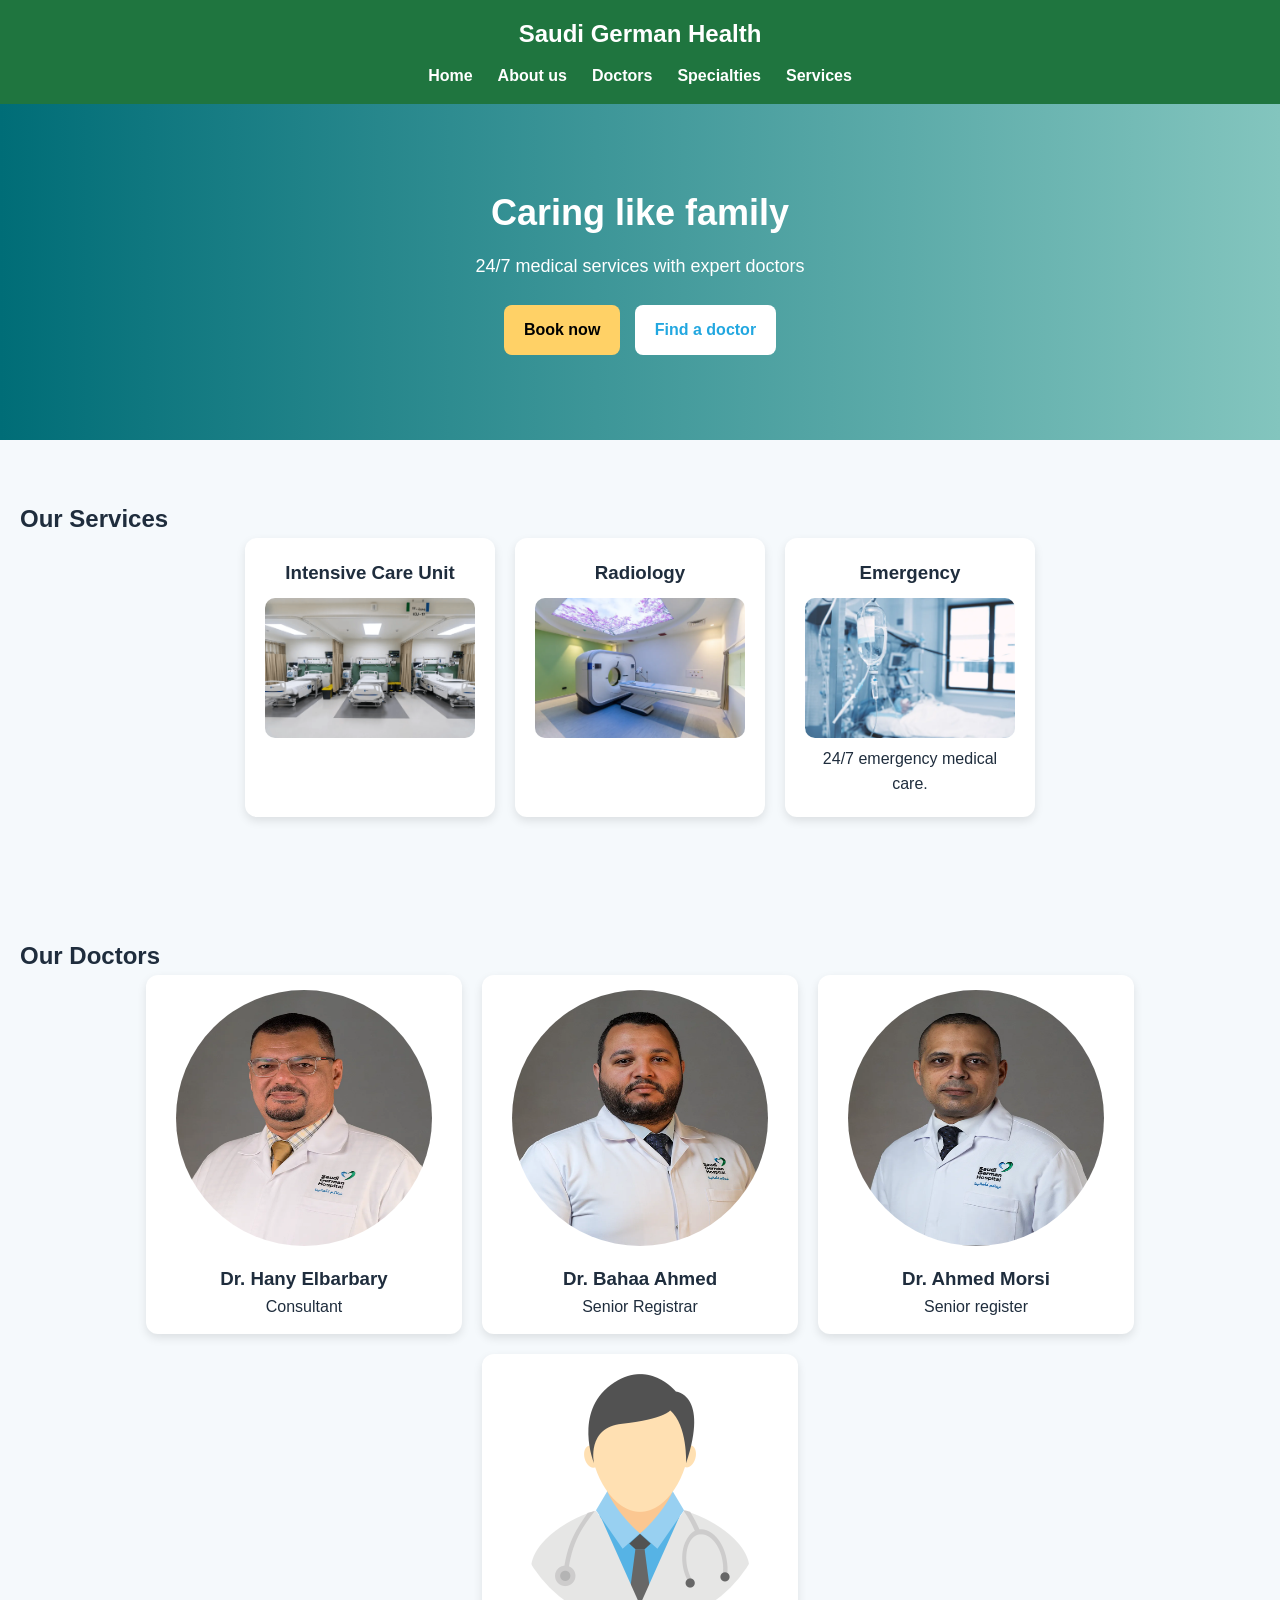
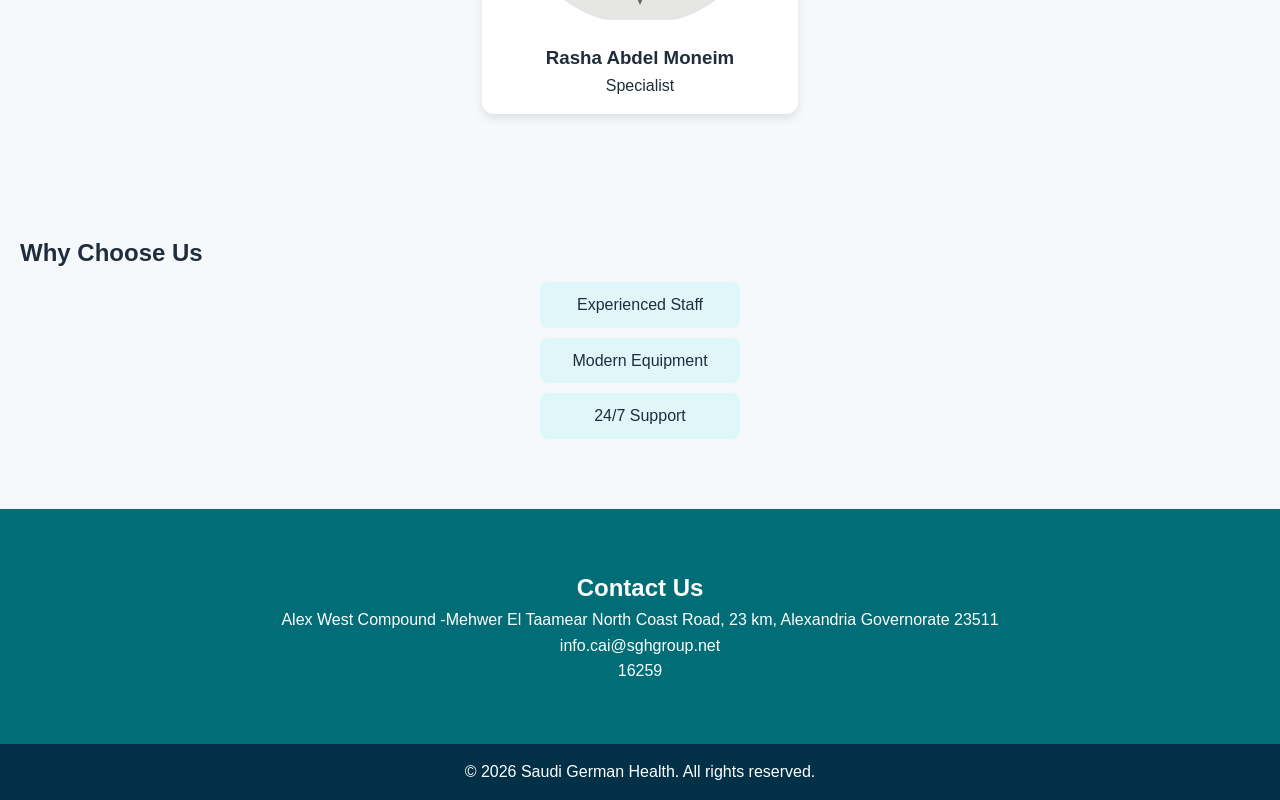
==== index.html @ ba902941 "Add files via upload" ====
<!DOCTYPE html>
<html>
    <head>
        <meta charset="utf-8">
        <link rel="stylesheet" href="style/style.css">
        <link rel="icon" type="image/png" href="imgs/logo.jpg">
        <title>Saudi German Health</title>
    </head>
    <body>
        <header>
            <nav>
                <h1>Saudi German Health</h1>
                <ul class="navbar">
                    <li><a href="#">Home</a></li>
                    <li><a href="#">About us</a></li>
                    <li><a href="#">Doctors</a></li>
                    <li><a href="#">Specialties</a></li>
                    <li><a href="#">Services</a></li>
                </ul>
            </nav>
        </header>
        <main>
            <section class="hero">
                <h2>Caring like family</h2>
                <p>24/7 medical services with expert doctors</p>
                <a href="#" class="btnBook">
                    Book now
                </a>
                <a href="#" class="btnFindDoctors">
                    Find a doctor
                </a>
            </section>
            <section class="services">
                <h2>Our Services</h2>
                <div class="servicesList">
                    <article class="service">
                        <h3>Intensive Care Unit</h3>
                        <img src="imgs/care_unit.png" alt="Intensive Care Unit">
                    </article>

                    <article class="service">
                        <h3>Radiology</h3>
                        <img src="imgs/radiology.png" alt="Radiology">
                    </article>

                    <article class="service">
                        <h3>Emergency</h3>
                        <img src="imgs/emergency.png" alt="Emergency">
                        <p>24/7 emergency medical care.</p>
                    </article>
                </div>
            </section>
            <section class="doctors">
                <h2>Our Doctors</h2>
                <div class="doctor-list">
                    <article>
                        <img src="imgs/Hany Elbarbary.webp" alt="DoctorHany" width="256" height="256">
                        <h3>Dr. Hany Elbarbary</h3>
                        <p>Consultant</p>
                    </article>
                    <article>   
                        <img src="imgs/Bahaa Ahmed.webp" alt="DoctorBahaa" width="256" height="256">
                        <h3>Dr. Bahaa Ahmed</h3>
                        <p>Senior Registrar</p>
                    </article>
                    <article>
                        <img src="imgs/Ahmed Morsi.webp" alt="DoctorAhmed" width="256" height="256">
                        <h3>Dr. Ahmed Morsi</h3>
                        <p>Senior register</p>
                    </article>
                    <article>
                     <img src="imgs/doctorBlank.png" alt="DoctorRasha" width="256" height="256">   
                     <h3>Rasha Abdel Moneim</h3>
                     <p>Specialist</p>
                    </article>
                </div>
            </section>
            <section class="why-us">
                <h2>Why Choose Us</h2>
                <ul>
                    <li>Experienced Staff</li>
                    <li>Modern Equipment</li>
                    <li>24/7 Support</li>
                </ul>
            </section>
            <section class="contact">
                <h2>Contact Us</h2>
                <p>Alex West Compound -Mehwer El Taamear North Coast Road, 23 km, Alexandria Governorate 23511</p>
                <p>info.cai@sghgroup.net</p>
                <p>16259</p>
            </section>
        </main>
        <footer>
            <p>&copy; 2026 Saudi German Health. All rights reserved.</p>
        </footer>
    </body>
</html>
---- style/style.css ----
* {
    margin: 0;
    padding: 0;
    box-sizing: border-box;
    font-family: Arial, sans-serif;
}

body {
    background-color: #f5f9fc;
    color: #1f2d3d;
    line-height: 1.6;
}

.container {
    width: 90%;
    max-width: 1200px;
    margin: auto;
}

header {
    background-color: #1f753f;
    color: white;
    padding: 15px 0;
}

header h1 {
    text-align: center;
    margin-bottom: 10px;
}

.navbar {
    list-style: none;
    display: flex;
    justify-content: center;
    gap: 25px;
}

.navbar li a {
    text-decoration: none;
    color: white;
    font-weight: bold;
    transition: 0.3s;
}

.navbar li a:hover {
    color: #ffd166;
}

.hero {
    text-align: center;
    padding: 80px 20px;
    background: linear-gradient(to right, #006d77, #83c5be);
    color: white;
}

.hero h2 {
    font-size: 36px;
    margin-bottom: 10px;
}

.hero p {
    margin-bottom: 20px;
    font-size: 18px;
}

.btnBook,
.btnFindDoctors {
    display: inline-block;
    padding: 12px 20px;
    margin: 5px;
    border-radius: 8px;
    text-decoration: none;
    font-weight: bold;
    transition: 0.3s;
}

.btnBook {
    background-color: #ffd166;
    color: #000;
}

.btnBook:hover {
    background-color: #ffb703;
}

.btnFindDoctors {
    background-color: white;
    color: #22a7e0;
}

.btnFindDoctors:hover {
    background-color: #e0f7fa;
}

section {
    padding: 60px 20px;
}

.servicesList {
    display: flex;
    gap: 20px;
    justify-content: center;
    flex-wrap: wrap;
}

.service {
    background: white;
    padding: 20px;
    border-radius: 12px;
    width: 250px;
    text-align: center;
    box-shadow: 0 4px 10px rgba(0,0,0,0.1);
    transition: 0.3s;
}

.service:hover {
    transform: translateY(-5px);
}

.service img {
    width: 100%;
    border-radius: 10px;
    margin-top: 10px;
}

.doctor-list {
    display: flex;
    flex-wrap: wrap;
    justify-content: center;
    gap: 20px;
}

.doctor-list article {
    background: white;
    padding: 15px;
    border-radius: 12px;
    width: 316px;
    text-align: center;
    box-shadow: 0 4px 10px rgba(0,0,0,0.1);
    transition: 0.3s;
}

.doctor-list article:hover {
    transform: scale(1.05);
}

.doctor-list img {
    border-radius: 50%;
    margin-bottom: 10px;
}

.why-us ul {
    list-style: none;
    text-align: center;
}

.why-us li {
    background: #e0f7fa;
    margin: 10px auto;
    padding: 10px;
    width: 200px;
    border-radius: 8px;
}

.contact {
    background-color: #006d77;
    color: white;
    text-align: center;
}

footer {
    background-color: #023047;
    color: white;
    text-align: center;
    padding: 15px;
}
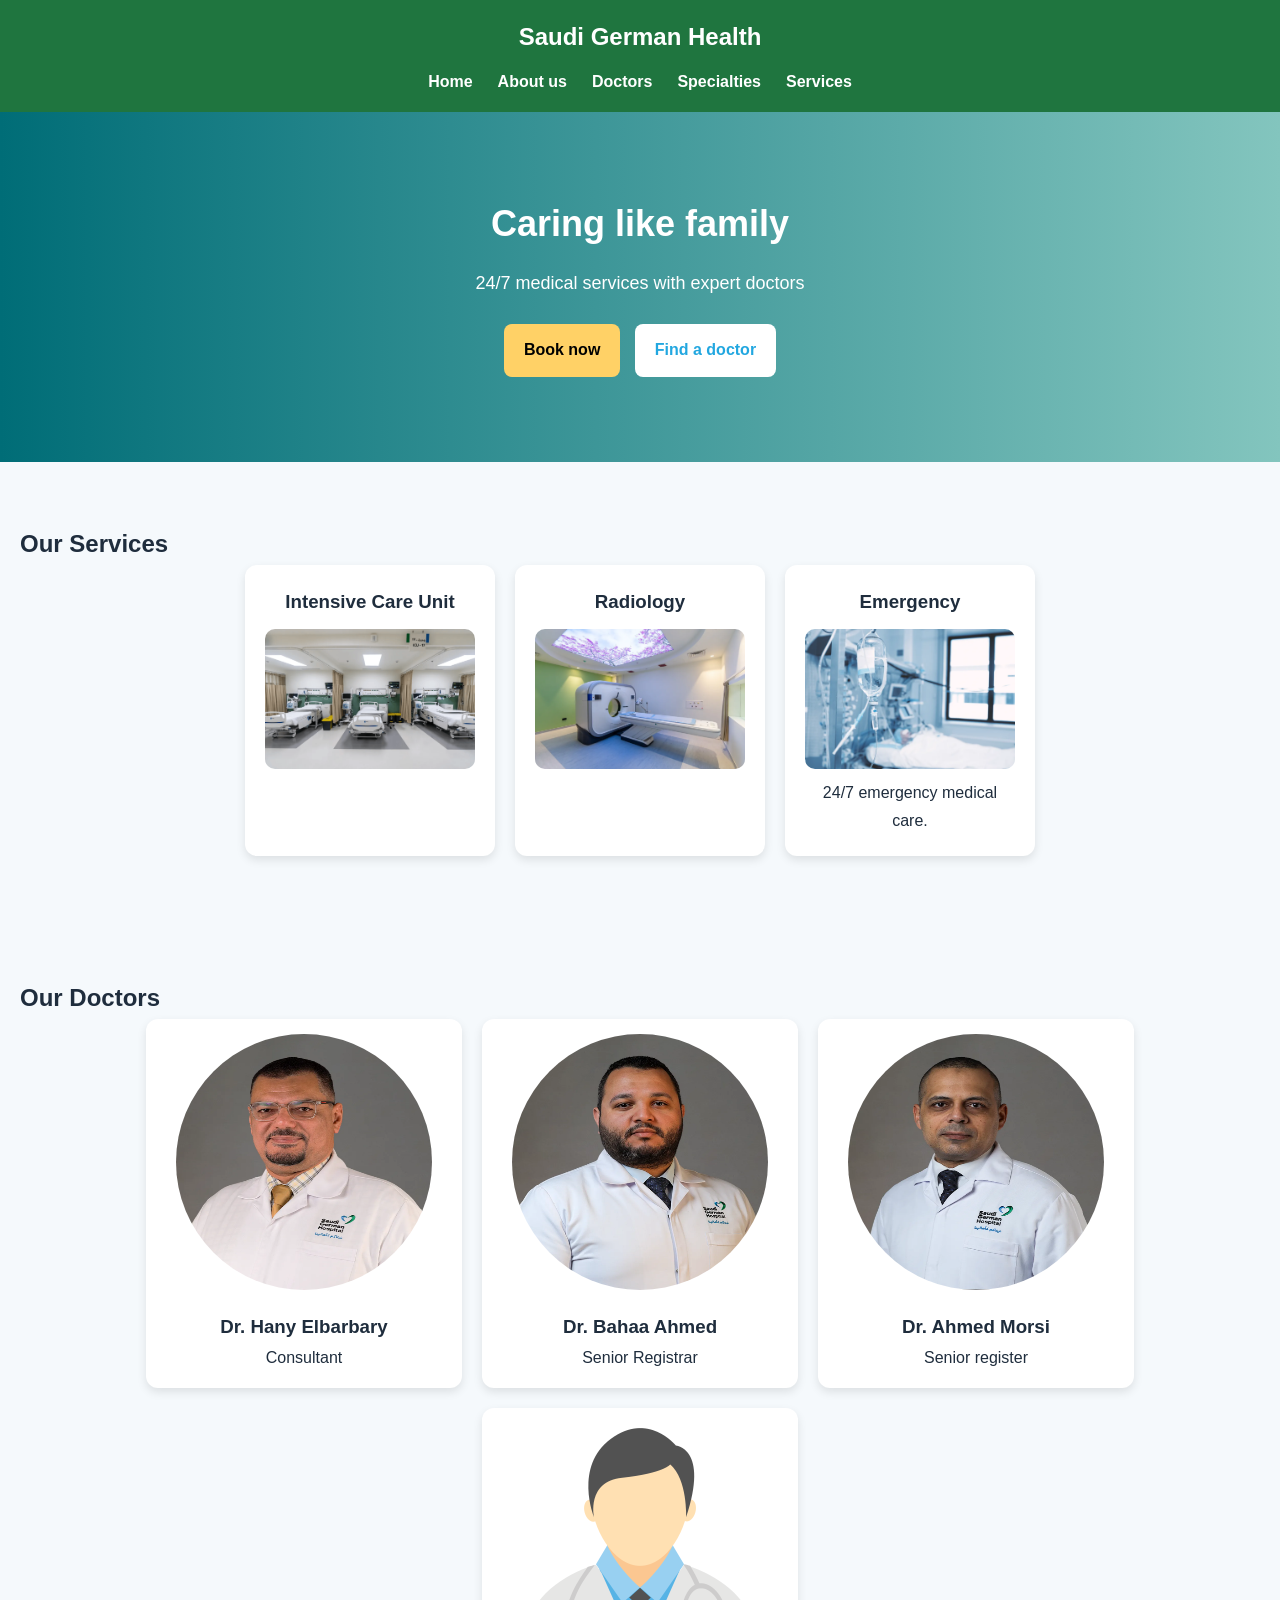
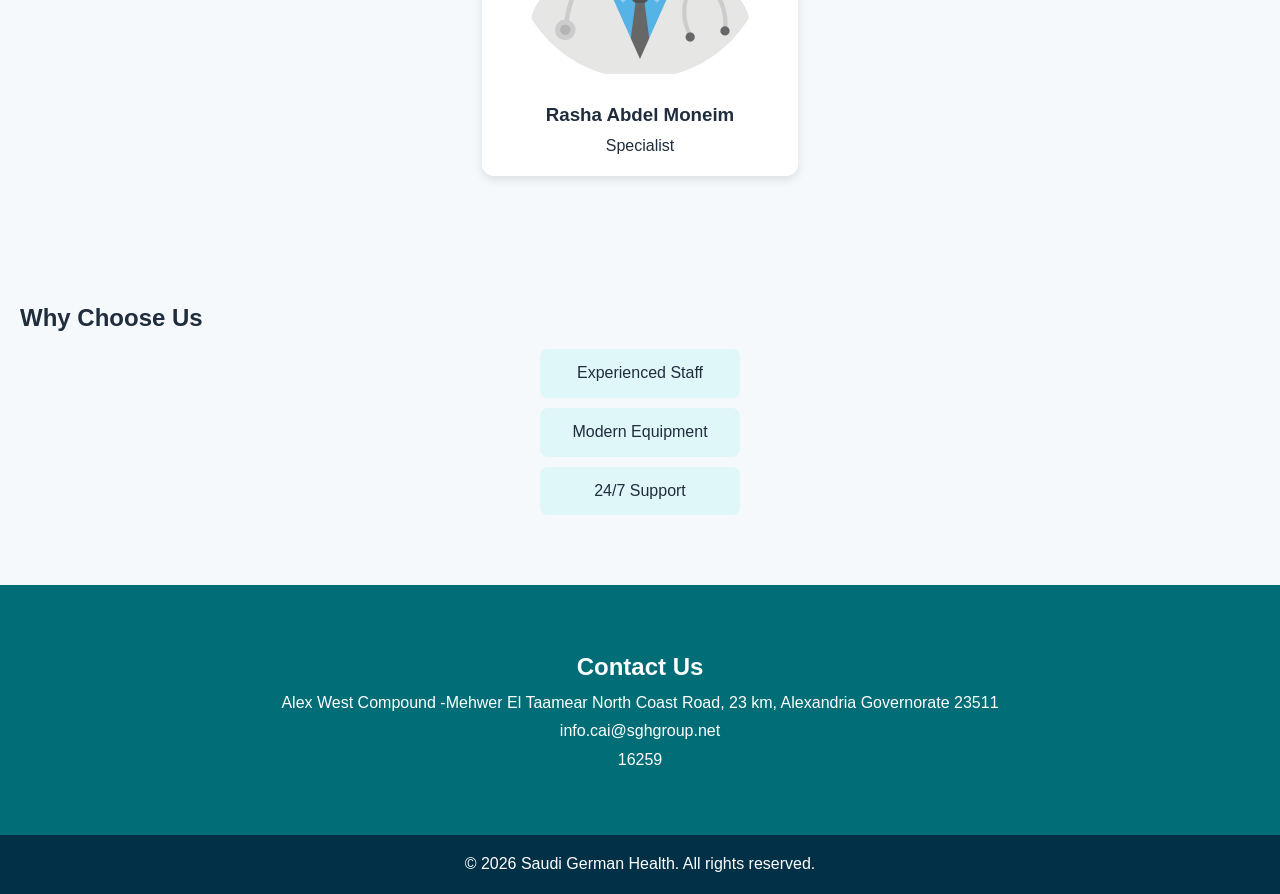
==== commit 09c5e598: "new file:   about-contact.html 	modified:   index.html 	new file:   services.html 	new file:   speci" ====
--- a/index.html
+++ b/index.html
@@ -11,11 +11,11 @@
             <nav>
                 <h1>Saudi German Health</h1>
                 <ul class="navbar">
-                    <li><a href="#">Home</a></li>
-                    <li><a href="#">About us</a></li>
+                    <li><a href="index.html">Home</a></li>
+                    <li><a href="about-contact.html">About us</a></li>
                     <li><a href="#">Doctors</a></li>
-                    <li><a href="#">Specialties</a></li>
-                    <li><a href="#">Services</a></li>
+                    <li><a href="specialist.html">Specialties</a></li>
+                    <li><a href="services.html">Services</a></li>
                 </ul>
             </nav>
         </header>
--- a/style/style.css
+++ b/style/style.css
@@ -8,7 +8,7 @@
 body {
     background-color: #f5f9fc;
     color: #1f2d3d;
-    line-height: 1.6;
+    line-height: 1.8;
 }
 
 .container {
@@ -173,4 +173,4 @@
     color: white;
     text-align: center;
     padding: 15px;
-}+}
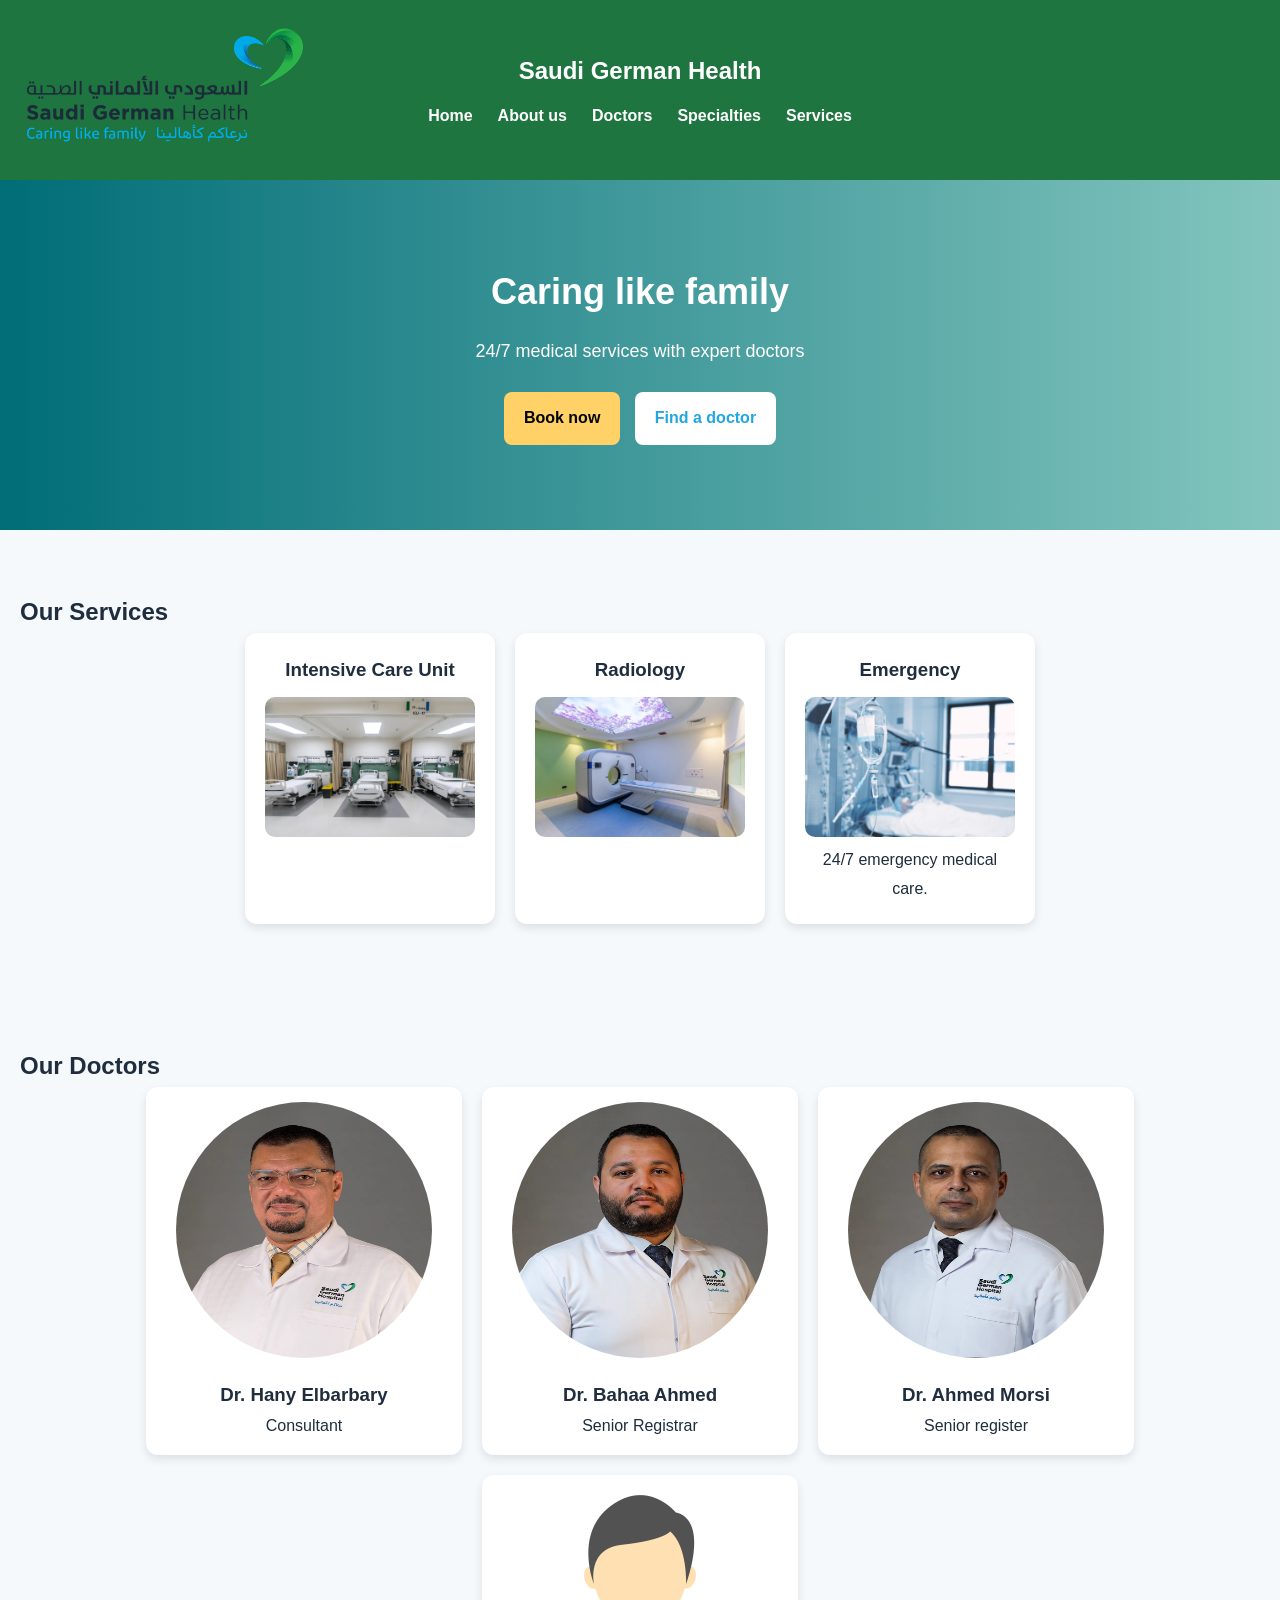
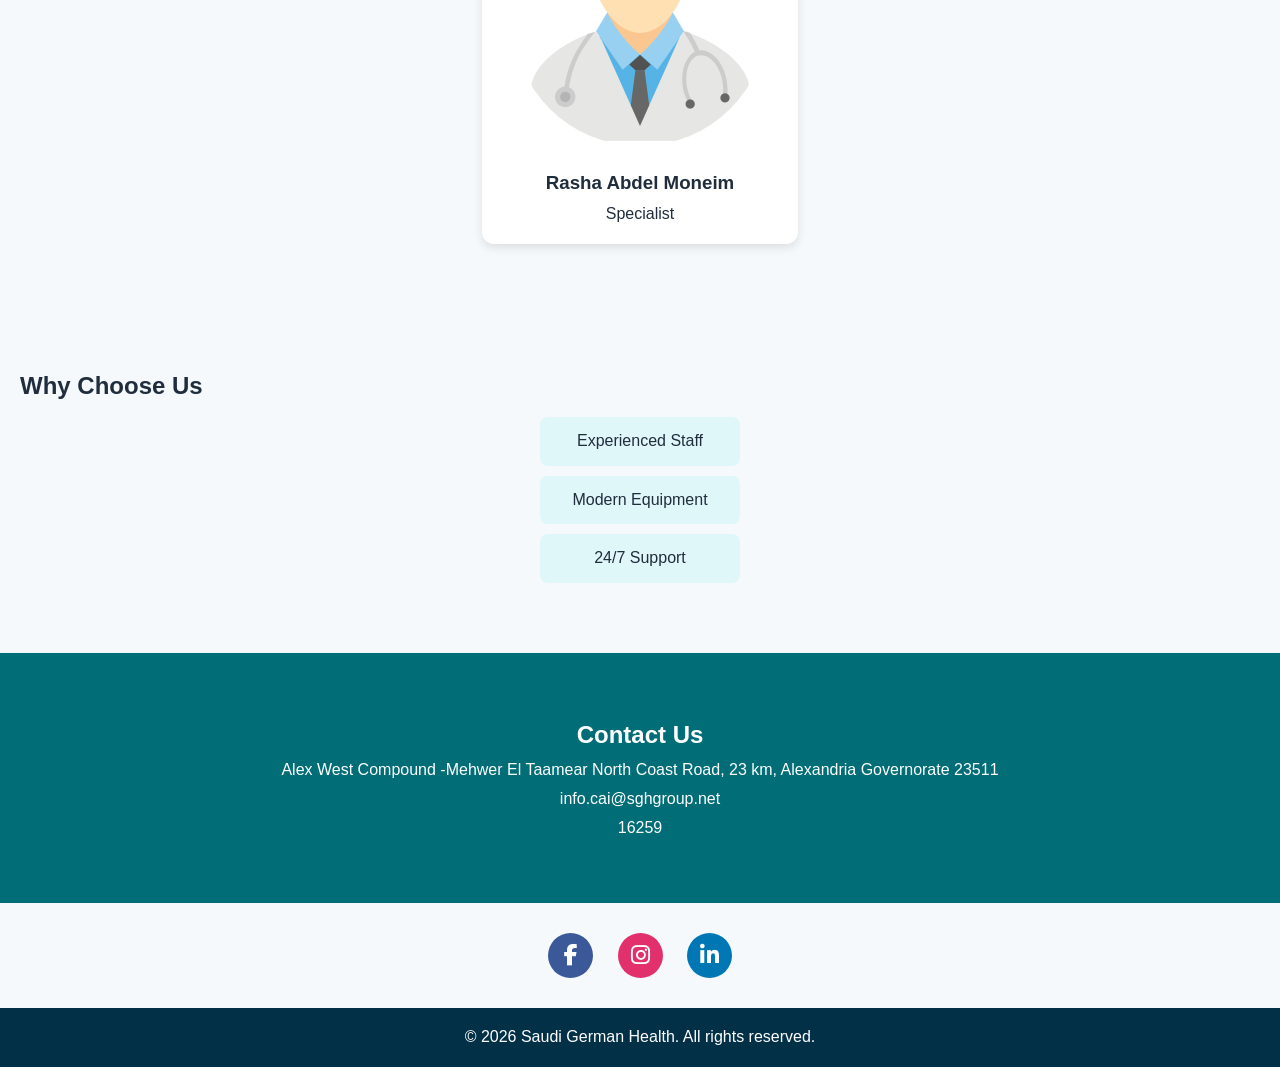
==== commit b085c9df: "modified:   about-contact.html 	new file:   doctors.html 	new file:   imgs/Dental.png 	new file:   i" ====
--- a/index.html
+++ b/index.html
@@ -2,19 +2,24 @@
 <html>
     <head>
         <meta charset="utf-8">
+        <meta name="viewport" content="width=device-width, initial-scale=1.0">
         <link rel="stylesheet" href="style/style.css">
-        <link rel="icon" type="image/png" href="imgs/logo.jpg">
+        <link rel="icon" type="image/png" href="imgs/logo.png">
+        <link rel="stylesheet" href="https://cdnjs.cloudflare.com/ajax/libs/font-awesome/6.5.0/css/all.min.css">
         <title>Saudi German Health</title>
     </head>
     <body>
         <header>
+            <div class="logo">
+            <img src="imgs/saudiGermanHospitalLogo.png" alt="">
+            </div>
             <nav>
                 <h1>Saudi German Health</h1>
                 <ul class="navbar">
                     <li><a href="index.html">Home</a></li>
                     <li><a href="about-contact.html">About us</a></li>
-                    <li><a href="#">Doctors</a></li>
-                    <li><a href="specialist.html">Specialties</a></li>
+                    <li><a href="doctors.html">Doctors</a></li>
+                    <li><a href="specialties.html">Specialties</a></li>
                     <li><a href="services.html">Services</a></li>
                 </ul>
             </nav>
@@ -26,7 +31,7 @@
                 <a href="#" class="btnBook">
                     Book now
                 </a>
-                <a href="#" class="btnFindDoctors">
+                <a href="doctors.html" class="btnFindDoctors">
                     Find a doctor
                 </a>
             </section>
@@ -83,12 +88,28 @@
                     <li>24/7 Support</li>
                 </ul>
             </section>
-            <section class="contact">
+            <section class="contacts">
                 <h2>Contact Us</h2>
                 <p>Alex West Compound -Mehwer El Taamear North Coast Road, 23 km, Alexandria Governorate 23511</p>
                 <p>info.cai@sghgroup.net</p>
                 <p>16259</p>
             </section>
+
+            <div class="social-buttons">
+                <a href="https://www.facebook.com/SaudiGermanHealth" target="_blank">
+                    <i class="fab fa-facebook-f"></i>
+                </a>
+
+                <a href="https://www.instagram.com/sgh.group/" target="_blank">
+                    <i class="fab fa-instagram"></i>
+                </a>
+
+                <a href="https://www.linkedin.com/company/saudi-german-hospitals-group/" target="_blank">
+                    <i class="fab fa-linkedin-in"></i>
+                </a>
+
+            </div>
+
         </main>
         <footer>
             <p>&copy; 2026 Saudi German Health. All rights reserved.</p>
--- a/style/style.css
+++ b/style/style.css
@@ -18,17 +18,32 @@
 }
 
 header {
+    display: flex;
+    align-items: center;
+    gap: 20px;
     background-color: #1f753f;
     color: white;
-    padding: 15px 0;
+    padding: 10px 20px;
 }
 
 header h1 {
     text-align: center;
     margin-bottom: 10px;
 }
-
+.logo {
+    margin-left: a;
+}
+.logo img {
+    width: auto;
+    height: 150px;
+}
+header nav {
+    position: absolute;
+    left: 50%;
+    transform: translateX(-50%);
+}
 .navbar {
+    left: 50%;
     list-style: none;
     display: flex;
     justify-content: center;
@@ -162,10 +177,38 @@
     border-radius: 8px;
 }
 
-.contact {
+.contacts {
     background-color: #006d77;
     color: white;
     text-align: center;
+}
+.social-buttons {
+    text-align: center;
+    margin: 20px;
+}
+
+.social-buttons a {
+    display: inline-block;
+    margin: 10px;
+    font-size: 22px;
+    width: 45px;
+    height: 45px;
+    line-height: 45px;
+    border-radius: 50%;
+    color: white;
+    text-align: center;
+}
+
+.social-buttons a:nth-child(1) {
+    background: #3b5998; /* Facebook */
+}
+
+.social-buttons a:nth-child(2) {
+    background: #e1306c; /* Instagram */
+}
+
+.social-buttons a:nth-child(3) {
+    background: #0077b5; /* LinkedIn */
 }
 
 footer {
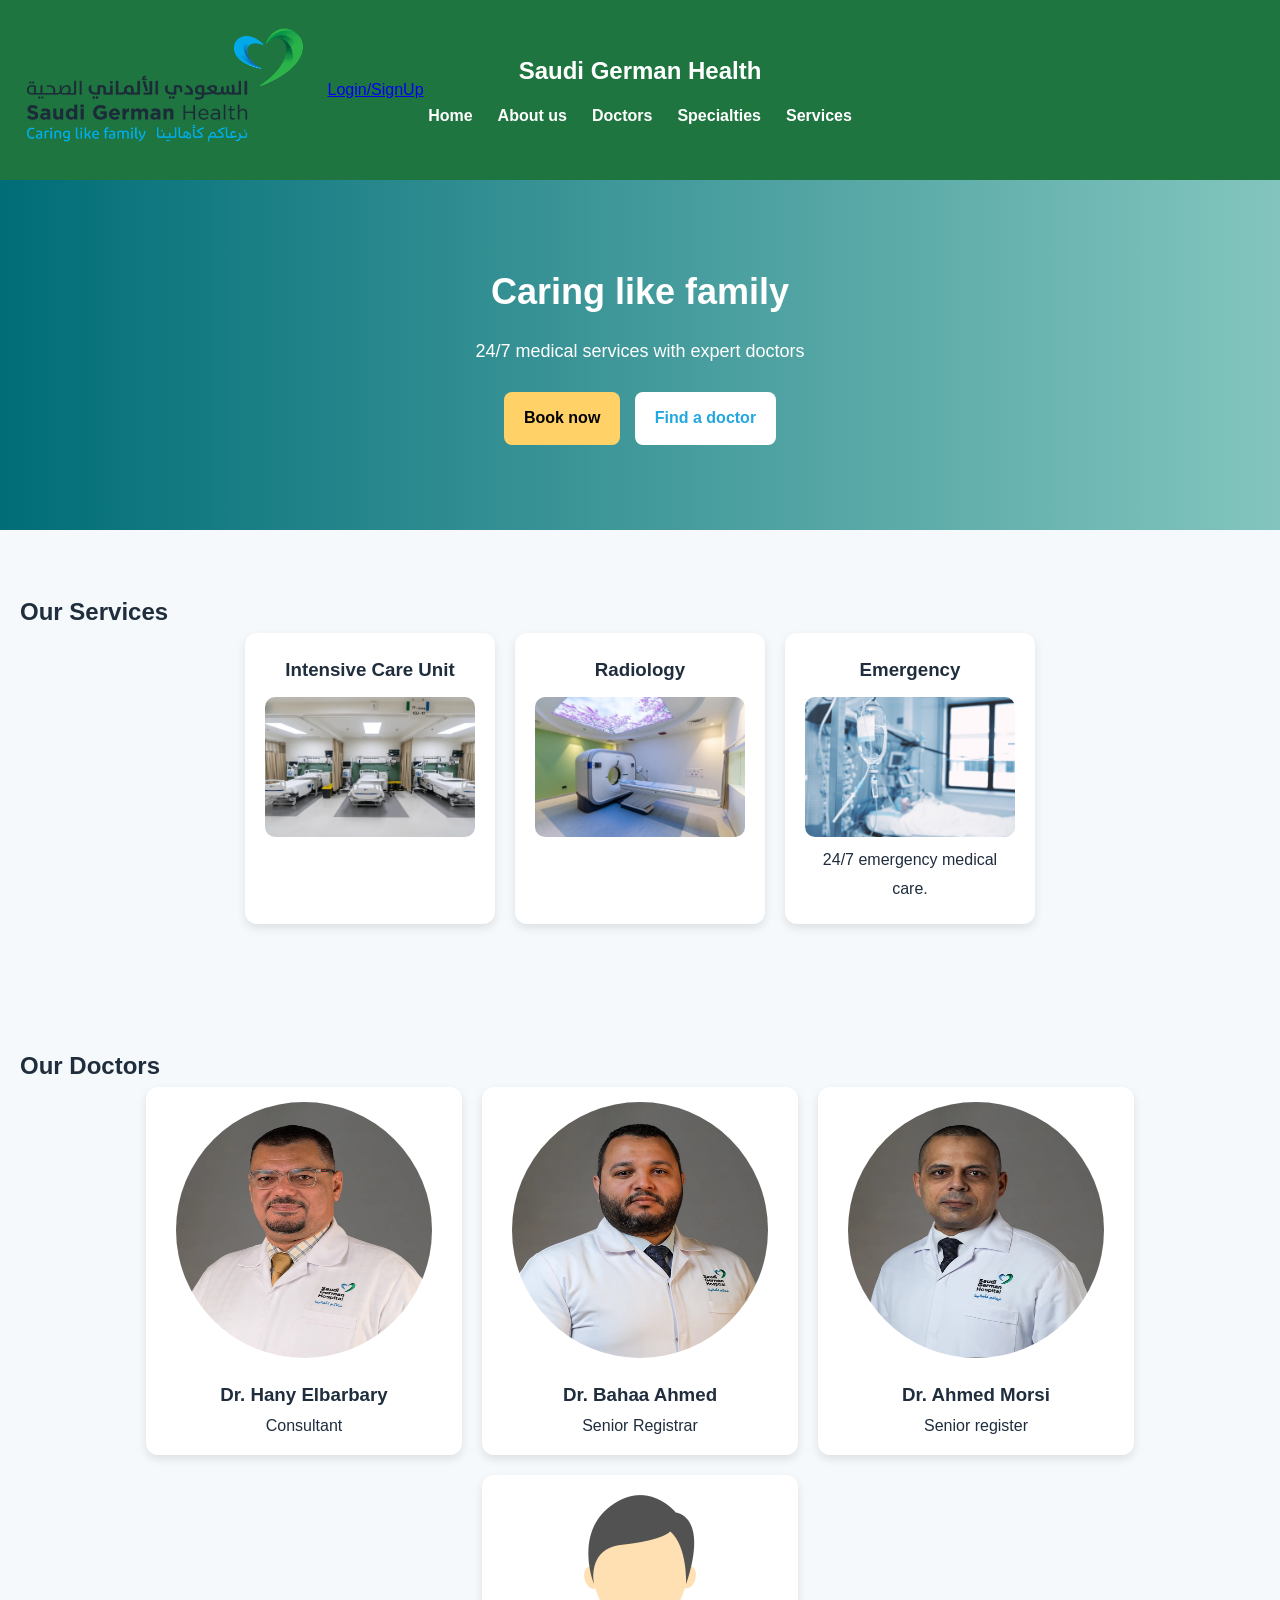
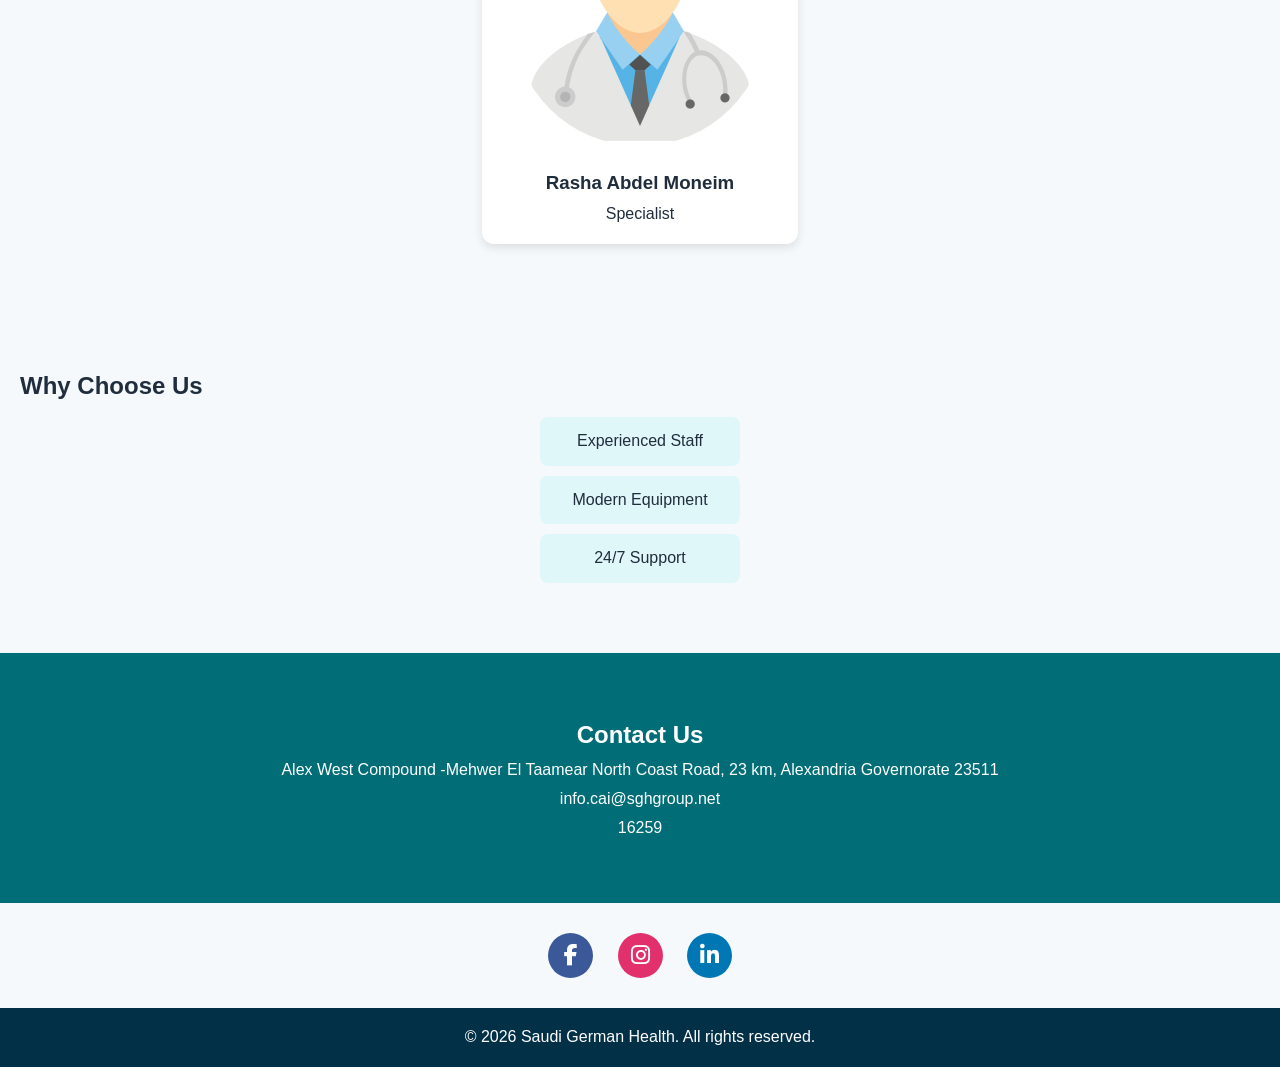
==== commit e213a738: "renamed:    imgs/Pulmonology.png -> imgs/12723198221707648179.png 	modified:   index.html 	new file:" ====
--- a/index.html
+++ b/index.html
@@ -23,6 +23,7 @@
                     <li><a href="services.html">Services</a></li>
                 </ul>
             </nav>
+            <a href="login.html">Login/SignUp</a>
         </header>
         <main>
             <section class="hero">
--- a/style/style.css
+++ b/style/style.css
@@ -217,3 +217,76 @@
     text-align: center;
     padding: 15px;
 }
+.auth-section {
+    display: flex;
+    justify-content: center;
+    align-items: center;
+    min-height: 80vh;
+}
+
+
+.auth-container {
+    background: white;
+    padding: 30px;
+    border-radius: 15px;
+    width: 350px;
+    box-shadow: 0 6px 20px rgba(0,0,0,0.1);
+    text-align: center;
+}
+
+.auth-toggle {
+    display: flex;
+    margin-bottom: 20px;
+}
+
+.auth-toggle button {
+    flex: 1;
+    padding: 10px;
+    border: none;
+    cursor: pointer;
+    background: #e0f7fa;
+    font-weight: bold;
+    transition: 0.3s;
+}
+
+.auth-toggle .active {
+    background: #00772e;
+    color: white;
+}
+
+.auth-form {
+    display: none;
+    flex-direction: column;
+}
+
+.auth-form.active {
+    display: flex;
+}
+
+.auth-form input {
+    margin: 10px 0;
+    padding: 12px;
+    border-radius: 8px;
+    border: 1px solid #ccc;
+    outline: none;
+    transition: 0.3s;
+}
+
+.auth-form input:focus {
+    border-color: #22a7e0;
+}
+
+.auth-btn {
+    margin-top: 15px;
+    padding: 12px;
+    border: none;
+    border-radius: 8px;
+    background: #ffd166;
+    font-weight: bold;
+    cursor: pointer;
+    transition: 0.3s;
+}
+
+.auth-btn:hover {
+    background: #ffb703;
+}
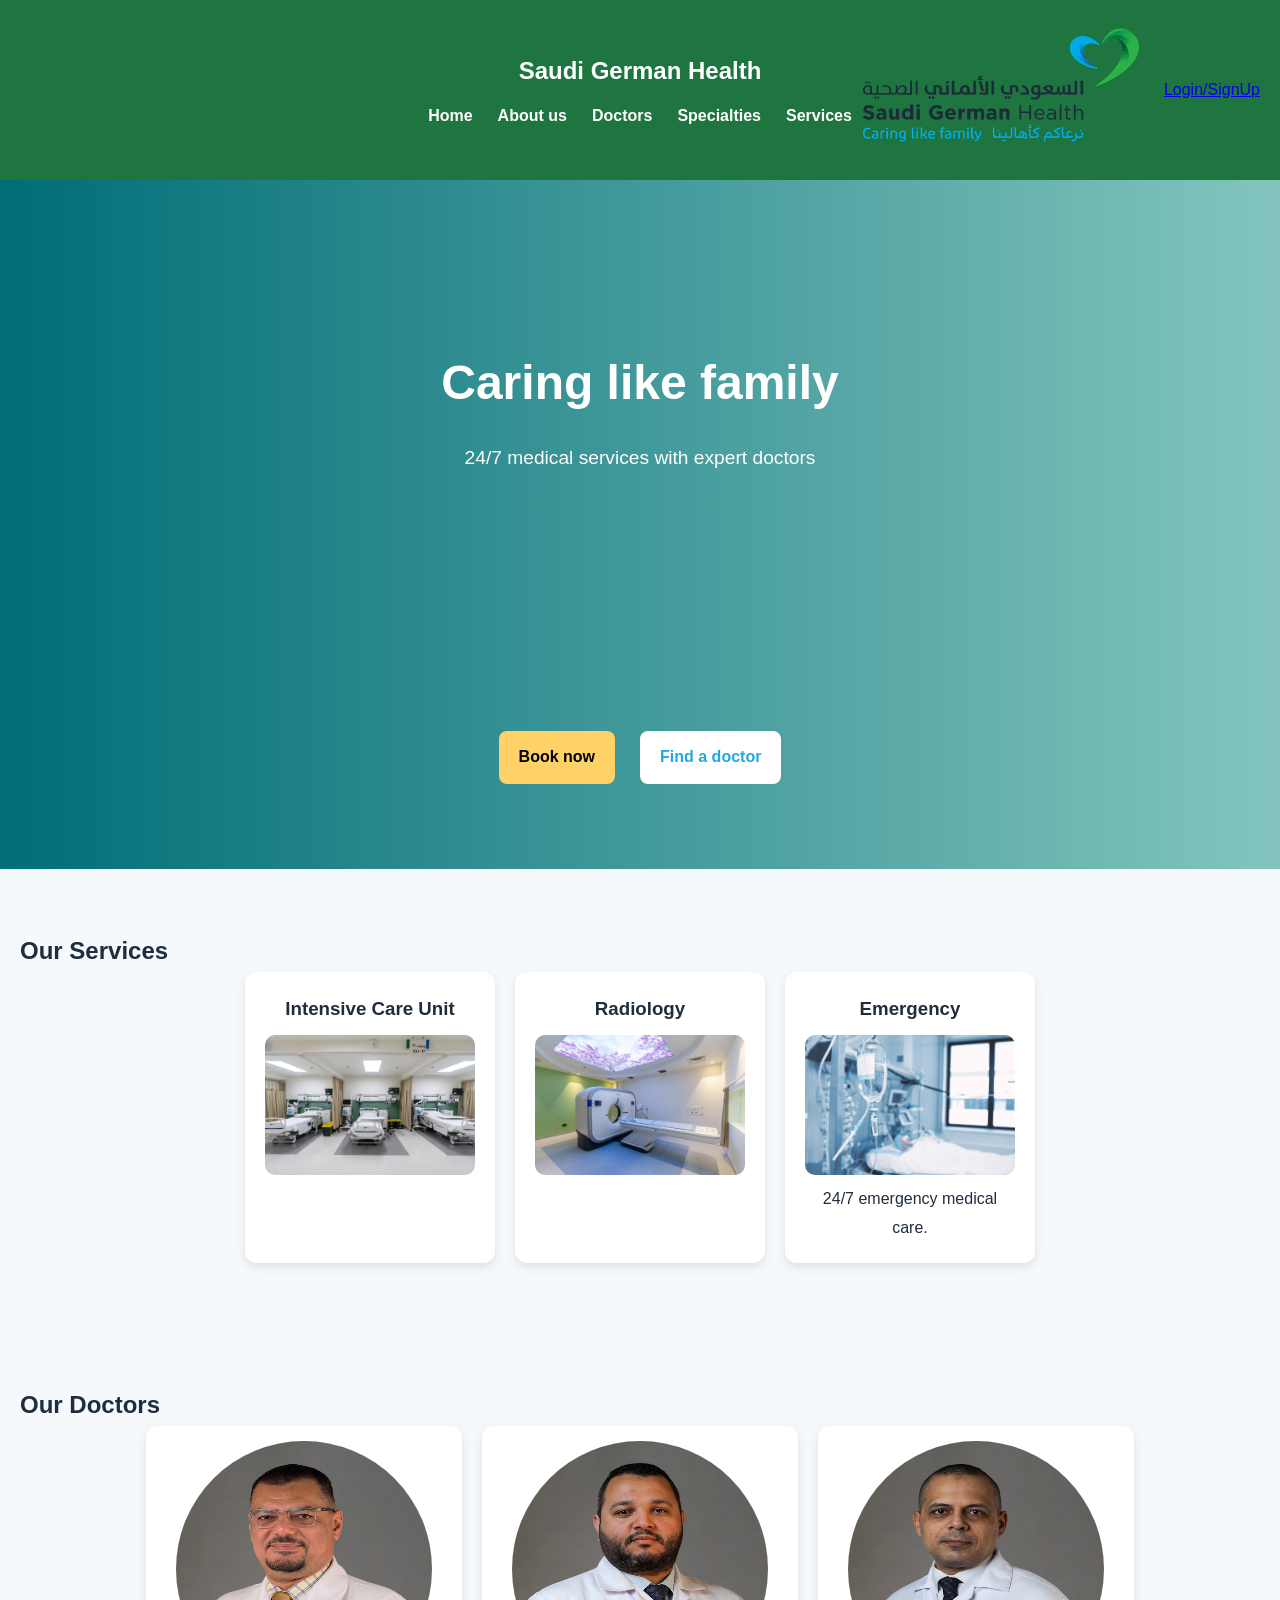
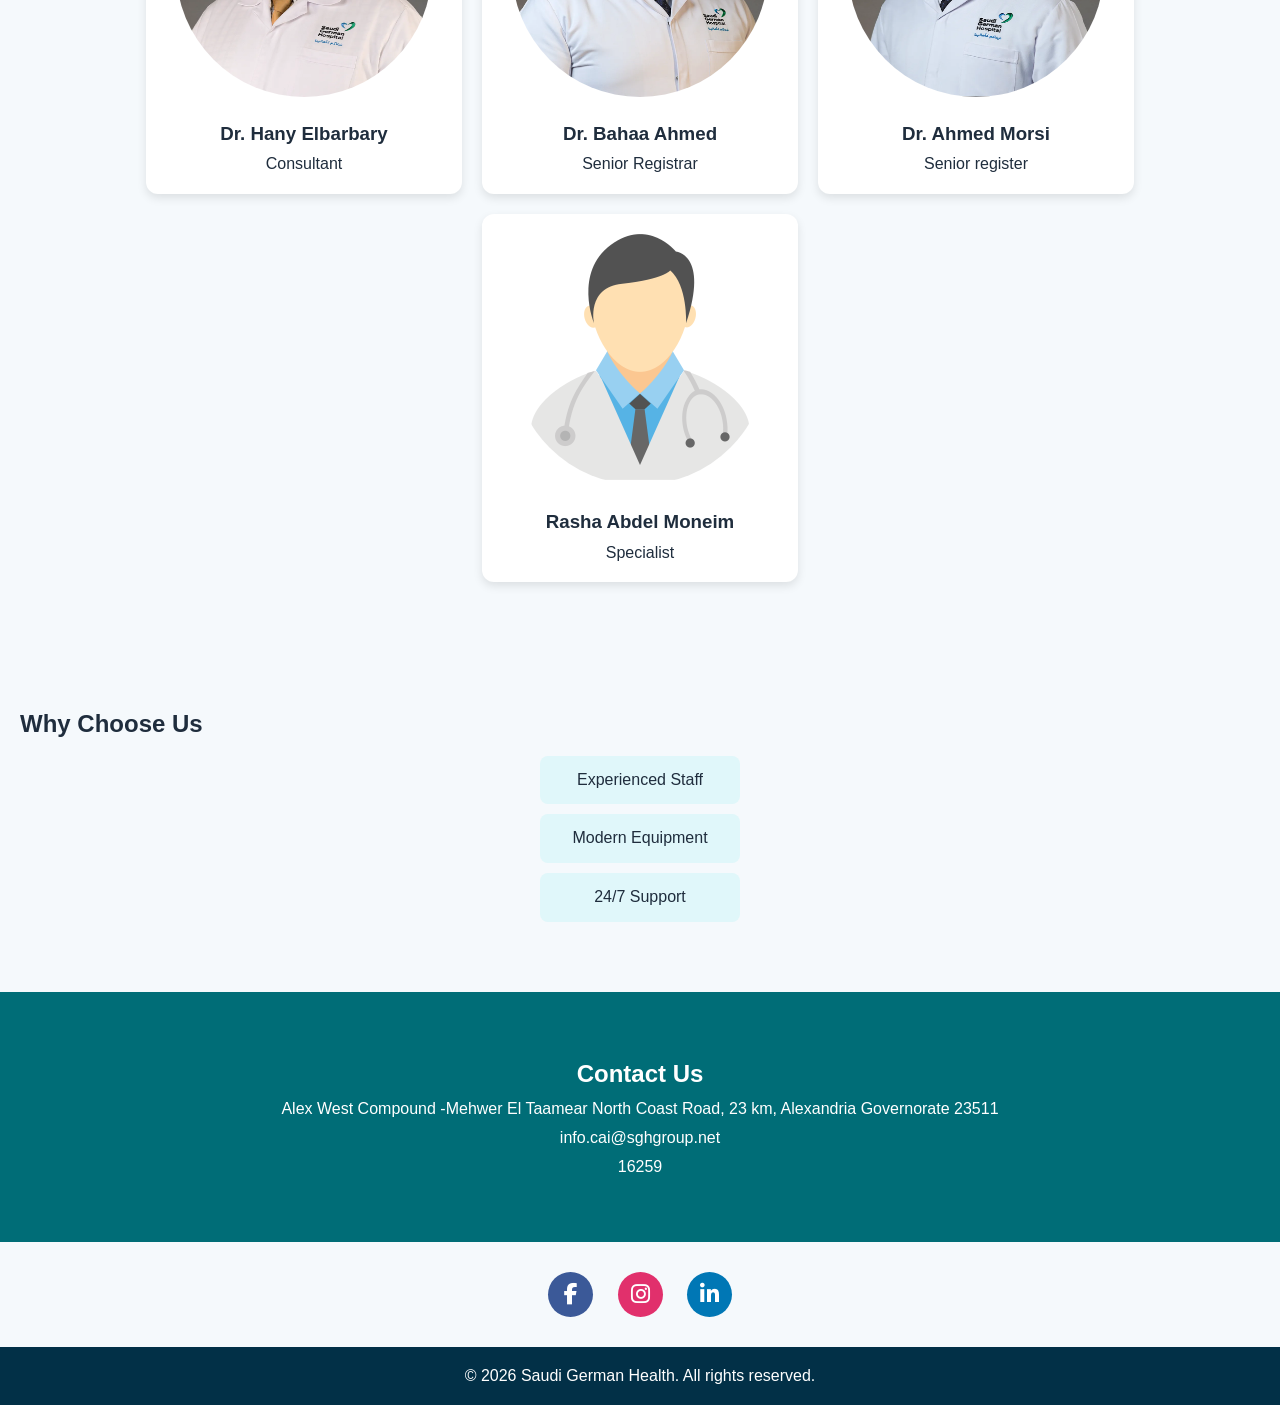
==== commit 64ad18ab: "commit" ====
--- a/index.html
+++ b/index.html
@@ -1,5 +1,5 @@
 <!DOCTYPE html>
-<html>
+<html lang="en">
     <head>
         <meta charset="utf-8">
         <meta name="viewport" content="width=device-width, initial-scale=1.0">
@@ -26,16 +26,40 @@
             <a href="login.html">Login/SignUp</a>
         </header>
         <main>
-            <section class="hero">
-                <h2>Caring like family</h2>
-                <p>24/7 medical services with expert doctors</p>
-                <a href="#" class="btnBook">
-                    Book now
-                </a>
-                <a href="doctors.html" class="btnFindDoctors">
-                    Find a doctor
-                </a>
+            <section class="hero slideshow">
+
+                <div class="slide active">
+                    <h2>Caring like family</h2>
+                    <p>24/7 medical services with expert doctors</p>
+                </div>
+
+                <div class="slide">
+                    <h2>Emergency Care 24/7</h2>
+                    <p>Rapid emergency response with specialized teams.</p>
+                </div>
+
+                <div class="slide">
+                    <h2>World Class Doctors</h2>
+                    <p>Experienced consultants across all specialties.</p>
+                </div>
+
+                <div class="slide">
+                    <h2>Advanced Medical Equipment</h2>
+                    <p>Modern healthcare technology for accurate treatment.</p>
+                </div>
+
+                <div class="hero-buttons">
+                    <a href="#" class="btnBook">
+                        Book now
+                    </a>
+
+                    <a href="doctors.html" class="btnFindDoctors">
+                        Find a doctor
+                    </a>
+                </div>
+
             </section>
+            <script src="scripts/hero.js"></script>
             <section class="services">
                 <h2>Our Services</h2>
                 <div class="servicesList">
@@ -60,6 +84,7 @@
                 <h2>Our Doctors</h2>
                 <div class="doctor-list">
                     <article>
+                        <!--suppress CheckImageSize -->
                         <img src="imgs/Hany Elbarbary.webp" alt="DoctorHany" width="256" height="256">
                         <h3>Dr. Hany Elbarbary</h3>
                         <p>Consultant</p>
--- a/style/style.css
+++ b/style/style.css
@@ -1,3 +1,4 @@
+
 * {
     margin: 0;
     padding: 0;
@@ -31,7 +32,7 @@
     margin-bottom: 10px;
 }
 .logo {
-    margin-left: a;
+    margin-left: auto;
 }
 .logo img {
     width: auto;
@@ -76,6 +77,42 @@
 .hero p {
     margin-bottom: 20px;
     font-size: 18px;
+}
+
+.slideshow {
+    position: relative;
+    overflow: hidden;
+    min-height: 350px;
+}
+
+.slide {
+    position: absolute;
+    width: 100%;
+    opacity: 0;
+    transition: opacity 1s ease-in-out;
+    text-align: center;
+    padding-top: 80px;
+}
+
+.slide.active {
+    opacity: 1;
+    position: relative;
+}
+
+.slide h2 {
+    font-size: 3rem;
+    margin-bottom: 15px;
+}
+
+.slide p {
+    font-size: 1.2rem;
+}
+
+.hero-buttons {
+    margin-top: 250px;
+    display: flex;
+    justify-content: center;
+    gap: 15px;
 }
 
 .btnBook,
@@ -290,3 +327,18 @@
 .auth-btn:hover {
     background: #ffb703;
 }
+
+.error {
+    color: red;
+    font-size: 0.9rem;
+    display: block;
+    margin-bottom: 10px;
+}
+
+input:invalid {
+    border-color: red;
+}
+
+input:focus {
+    outline: none;
+}
